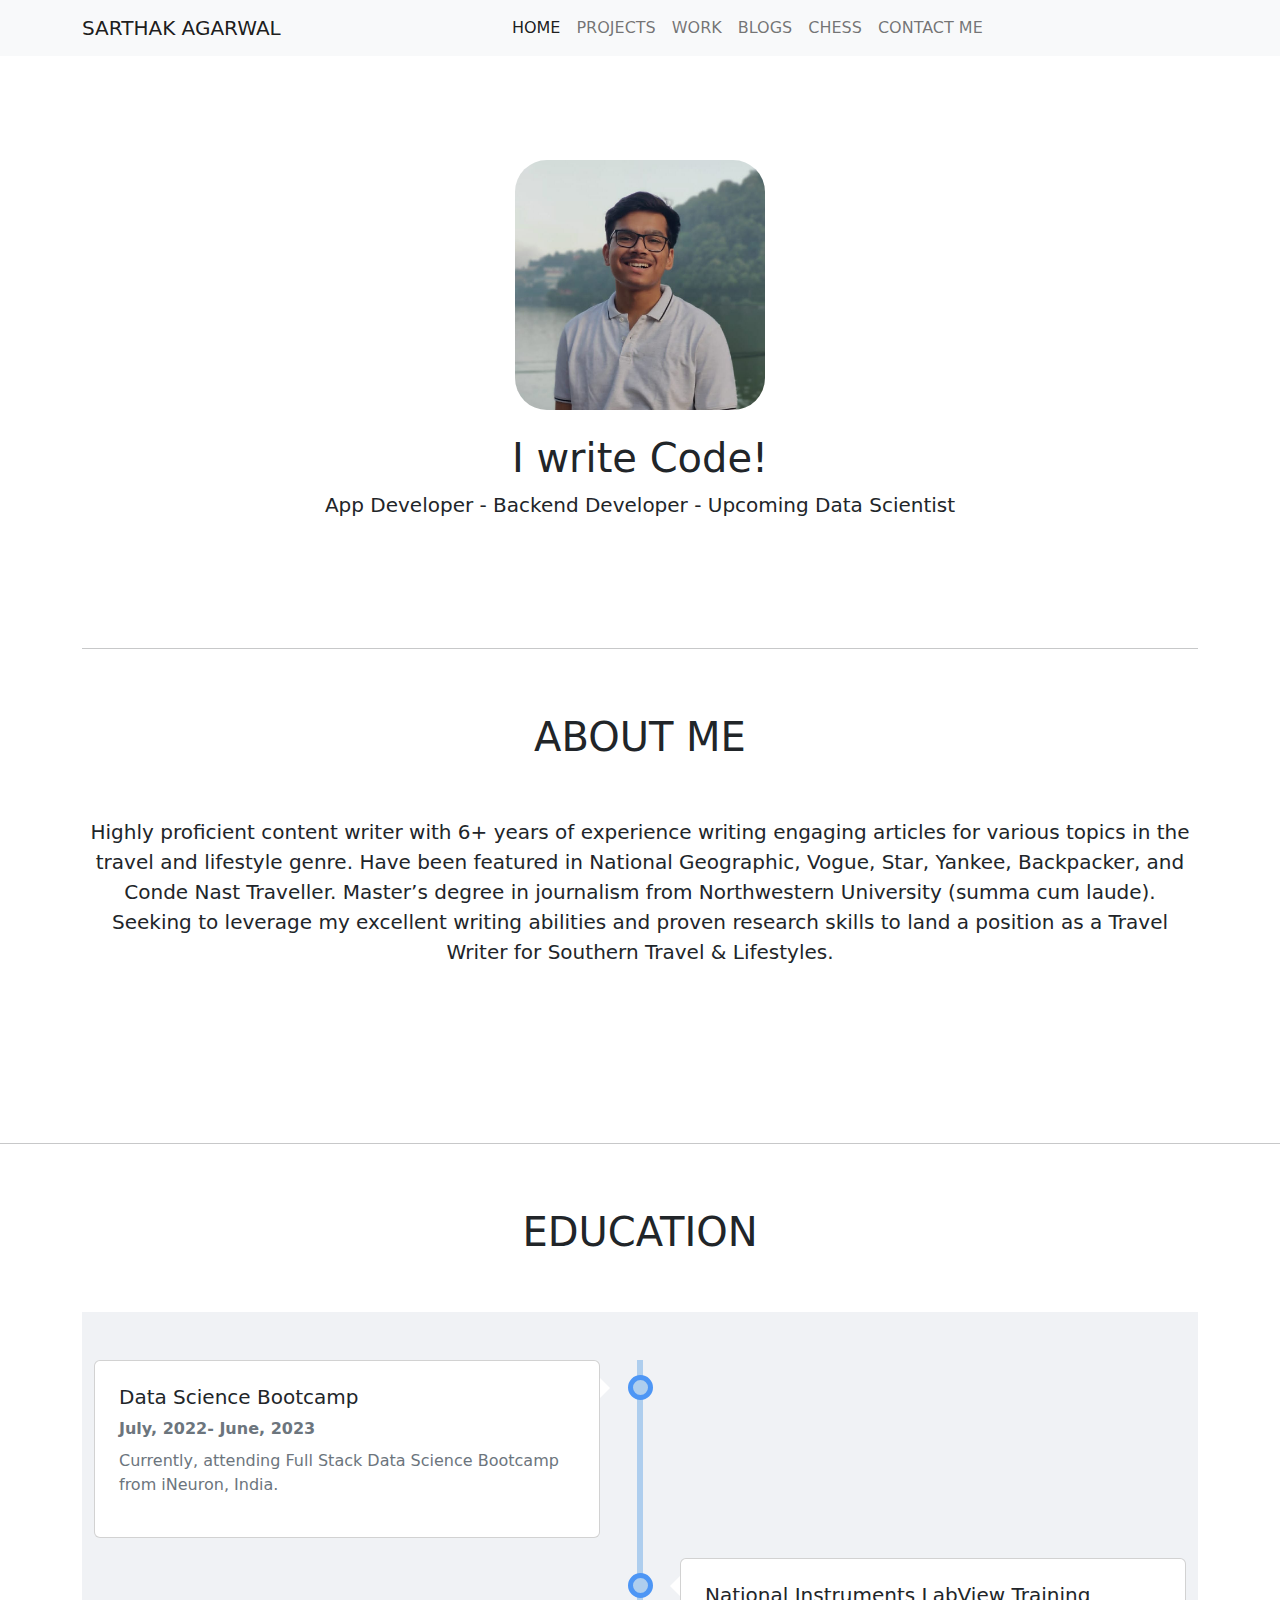
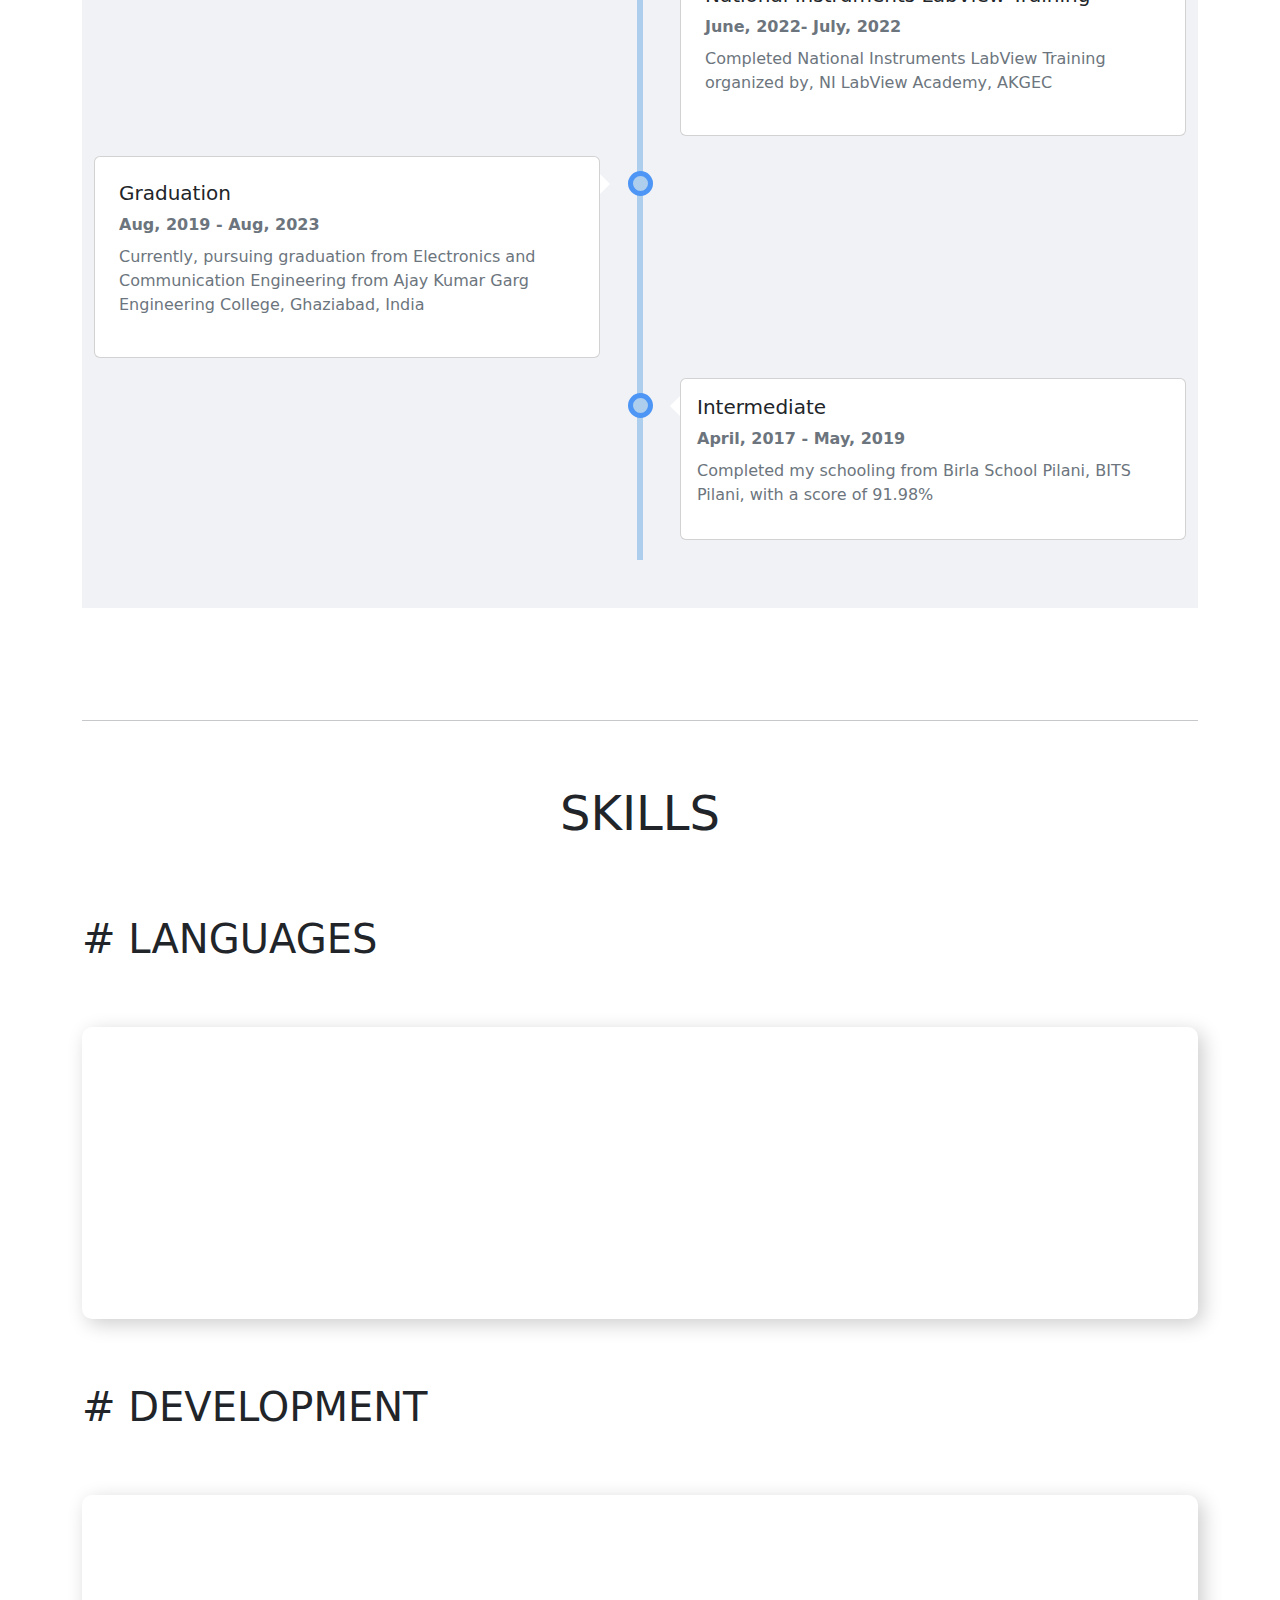
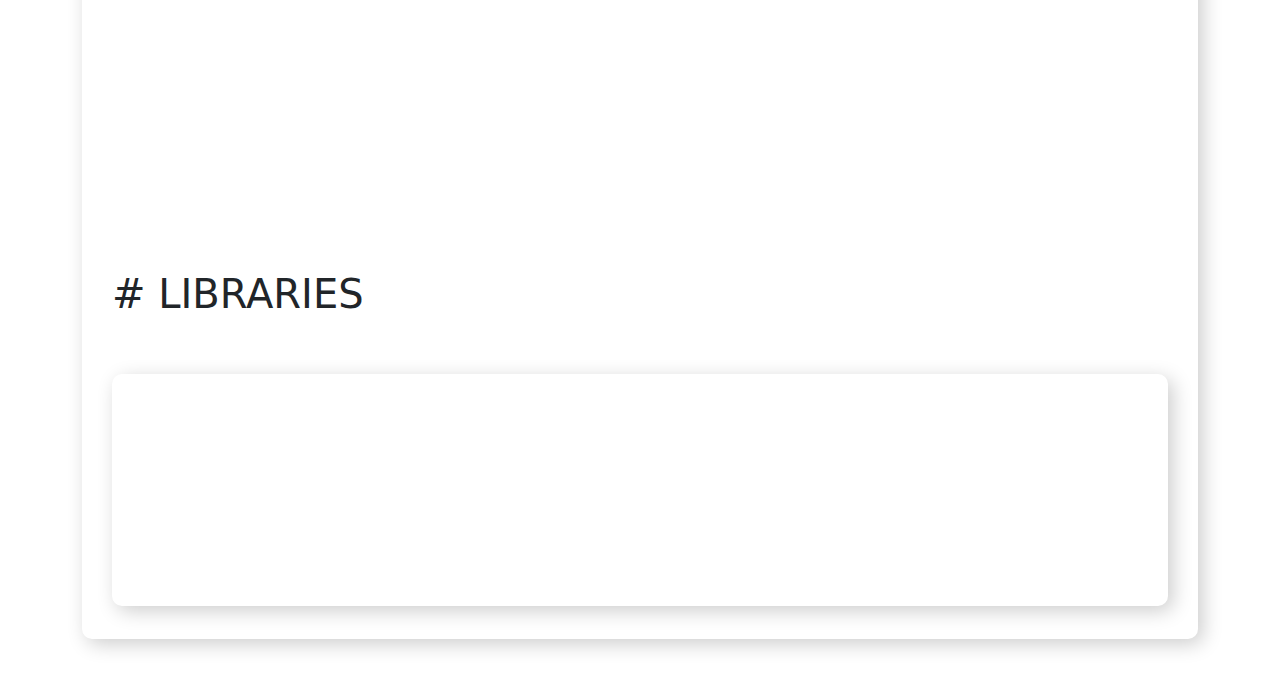
==== index.html @ 0c1b25e4 "Initial Commit" ====
<!DOCTYPE html>
<html lang="en">

<head>
    <meta charset="UTF-8">
    <meta http-equiv="X-UA-Compatible" content="IE=edge">
    <meta name="viewport" content="width=device-width, initial-scale=1.0">
    <title>Document</title>
    <link rel="stylesheet" href="style.css">

    <link rel="stylesheet" href="/bootstrap-5.2.0-dist/bootstrap-5.2.0-dist/css/bootstrap.css">
</head>


<body style="padding-top: 160px;">
    <div class="container text-uppercase">
        <nav class="navbar navbar-expand-lg bg-light fixed-top my-50">
            <div class=" container">
                <a class="navbar-brand" href="#">Sarthak Agarwal</a>
                <button class="navbar-toggler" type="button" data-bs-toggle="collapse" data-bs-target="#navbarNav"
                    aria-controls="navbarNav" aria-expanded="false" aria-label="Toggle navigation">
                    <span class="navbar-toggler-icon"></span>
                </button>
                <div class="collapse navbar-collapse justify-content-center" id="navbarNav">
                    <ul class="navbar-nav">
                        <li class="nav-item">
                            <a class="nav-link active" aria-current="page" href="./index.html">Home</a>
                        </li>
                        <li class="nav-item">
                            <a class="nav-link" href="./projects.html">Projects</a>
                        </li>
                        <li class="nav-item">
                            <a class="nav-link" href="./work.html">Work</a>
                        </li>
                        <li>
                            <a class="nav-link" href="./blogs.html">Blogs</a>
                        </li>
                        <li class="nav-item">
                            <a class="nav-link" href="#">Chess</a>
                        </li>
                        <li class="nav-item">
                            <a class="nav-link" href="#">Contact Me</a>
                        </li>
                    </ul>
                </div>
            </div>
        </nav>
    </div>

    <div class="container justify-content-center">
        <img height="250" src="./bootstrap-5.2.0-dist/bootstrap-5.2.0-dist/assets/profile.jpeg"
            class="rounded-5 mx-auto d-block border-secondary" alt="...">
        <br>
        <h1 class="display-6 text-center">I write Code!</h1>
        <p class="lead  text-center">
            App Developer - Backend Developer - Upcoming Data Scientist
        </p>
        <br><br><br><br>
        <hr class="px - 5">
    </div>
    <div class="container">
        <h1 class="display-6 text-center py-5 text-uppercase ">About Me</h1>
        <p class="lead  text-center pb-5 ">
            Highly proficient content writer with 6+ years of experience writing engaging articles for various topics in
            the travel and lifestyle genre. Have been featured in National Geographic, Vogue, Star, Yankee, Backpacker,
            and Conde Nast Traveller. Master’s degree in journalism from Northwestern University (summa cum laude).
            Seeking to leverage my excellent writing abilities and proven research skills to land a position as a Travel
            Writer for Southern Travel & Lifestyles.
        </p>
    </div>
    <br><br><br><br>
    <hr>

    <div class="container">
        <!-- Section: Timeline -->
        <h1 class="display-6 text-center py-5 text-uppercase ">Education</h1>
        <section style="background-color: #F0F2F5;">
            <div class="container py-5">
                <div class="main-timeline">
                    <div class="timeline left">
                        <div class="card">
                            <div class="card-body p-4">
                                <h5 class="">Data Science Bootcamp</h5>
                                <p class="text-muted mb-2 fw-bold">July, 2022- June, 2023</p>
                                <p class="text-muted">
                                    Currently, attending Full Stack Data Science Bootcamp from iNeuron, India.
                                </p>
                            </div>
                        </div>
                    </div>
                    <div class="main-timeline">
                        <div class="timeline right">
                            <div class="card">
                                <div class="card-body p-4">
                                    <h5 class="">National Instruments LabView Training</h5>
                                    <p class="text-muted mb-2 fw-bold">June, 2022- July, 2022</p>
                                    <p class="text-muted">
                                        Completed National Instruments LabView Training organized by, NI LabView
                                        Academy, AKGEC
                                    </p>
                                </div>
                            </div>
                        </div>
                        <div class="timeline left">
                            <div class="card">
                                <div class="card-body p-4">
                                    <h5 class="">Graduation</h5>
                                    <p class="text-muted mb-2 fw-bold">Aug, 2019 - Aug, 2023</p>
                                    <p class="text-muted">
                                        Currently, pursuing graduation from Electronics and Communication Engineering
                                        from
                                        Ajay Kumar
                                        Garg Engineering College, Ghaziabad, India
                                    </p>
                                </div>
                            </div>
                        </div>


                        <div class="timeline right">
                            <div class="card">
                                <div class="card-body p4">
                                    <h5 class="">Intermediate</h5>
                                    <p class="text-muted mb-2 fw-bold">April, 2017 - May, 2019</p>
                                    <p class="text-muted">
                                        Completed my schooling from Birla School Pilani, BITS Pilani, with a score of
                                        91.98%
                                    </p>
                                </div>
                            </div>
                        </div>
                    </div>
                </div>
        </section><br><br><br><br>
        <hr>
        <!-- <section class="py-5">
            <ul class="timeline-with-icons">


                <li class="timeline-item mb-5">
                    <span class="timeline-icon">
                        <i class="fas fa-rocket text-primary fa-sm fa-fw"></i>
                    </span>

      
                </li>


                <li class="timeline-item mb-5">

                    <span class="timeline-icon">
                        <i class="fas fa-users text-primary fa-sm fa-fw"></i>
                    </span>
                 
                </li>

            </ul>
        </section> -->
        <!-- Section: Timeline -->
    </div>

    <div class="container">
        <h1 class="display-5 text-center py-5 text-uppercase">Skills</h1>
        <h1 class="display-6 text-start py-3 text-uppercase"># Languages</h1>
        <div class="skill-bars border-3 my-5">
            <div class="bar">
                <div class="info">
                    <span>Java, Python, Dart</span>
                </div>
                <div class="progress-line html">
                    <span></span>
                </div>
            </div>
            <div class="bar">
                <div class="info">
                    <span>Data Structures and Algorithms</span>
                </div>
                <div class="progress-line jquery">
                    <span></span>
                </div>
            </div>
            <div class="bar">
                <div class="info">
                    <span>DBMS, OOPS</span>
                </div>
                <div class="progress-line css">
                    <span></span>
                </div>
            </div>
            <div class="bar">
                <div class="info">
                    <span>MySQL</span>
                </div>
                <div class="progress-line mysql">
                    <span></span>
                </div>
            </div>
        </div>


        <!-- Frameworks and Libraries, Development -->

        <h1 class="display-6 text-start py-3 text-uppercase"># Development</h1>
        <div class="skill-bars border-3 my-5">
            <div class="bar">
                <div class="info">
                    <span>Flutter</span>
                </div>
                <div class="progress-line html">
                    <span></span>
                </div>
            </div>
            <div class="bar">
                <div class="info">
                    <span>Flask</span>
                </div>
                <div class="progress-line jquery">
                    <span></span>
                </div>
            </div>
            <div class="bar">
                <div class="info">
                    <span>Django</span>
                </div>
                <div class="progress-line css">
                    <span></span>
                </div>
            </div>
            <div class="bar">
                <div class="info">
                    <span>Git and Github</span>
                </div>
                <div class="progress-line css">
                    <span></span>
                </div>
            </div>
            <div class="bar">
                <div class="info">
                    <span>SQL, MongoDB, Firestore</span>
                </div>
                <div class="progress-line mysql">
                    <span></span>
                </div>
            </div>

            <!-- Development Ends Here -->

            <!-- Libraries Sub section Starts -->
            <h1 class="display-6 text-start py-5 text-uppercase "># Libraries</h1>
            <div class="skill-bars border-3 my-2">
                <div class="bar">
                    <div class="info">
                        <span>Numpy</span>
                    </div>
                    <div class="progress-line html">
                        <span></span>
                    </div>
                </div>
                <div class="bar">
                    <div class="info">
                        <span>Pandas</span>
                    </div>
                    <div class="progress-line jquery">
                        <span></span>
                    </div>
                </div>
                <div class="bar">
                    <div class="info">
                        <span>Seaborn, Plotly, Beautiful Soup</span>
                    </div>
                    <div class="progress-line css">
                        <span></span>
                    </div>
                </div>

            </div>
        </div>
</body>
</div>

<script src="./bootstrap-5.2.0-dist/bootstrap-5.2.0-dist/js/bootstrap.bundle.js"></script>
</body>

</html>
---- style.css ----
::selection {
    color: #fff;
    background: lightblue;
}


a.link {
    cursor: default;
}

.skill-bars {
    padding: 25px 30px;
    width: auto;
    background: #fff;
    box-shadow: 5px 5px 20px rgba(0, 0, 0, 0.2);
    border-radius: 10px;
}

.skill-bars .bar {
    margin: 20px 0;
}

.skill-bars .bar:first-child {
    margin-top: 0px;
}

.skill-bars .bar .info {
    margin-bottom: 5px;
}

.skill-bars .bar .info span {
    font-weight: 500;
    font-size: 17px;
    opacity: 0;
    animation: showText 0.5s 1s linear forwards;
}

@keyframes showText {
    100% {
        opacity: 1;
    }
}

.skill-bars .bar .progress-line {
    height: 10px;
    width: 100%;
    background: #f0f0f0;
    position: relative;
    transform: scaleX(0);
    transform-origin: left;
    border-radius: 10px;
    box-shadow: inset 0 1px 1px rgba(0, 0, 0, 0.05),
        0 1px rgba(255, 255, 255, 0.8);
    animation: animate 1s cubic-bezier(1, 0, 0.5, 1) forwards;
}

@keyframes animate {
    100% {
        transform: scaleX(1);
    }
}

.bar .progress-line span {
    height: 100%;
    position: absolute;
    border-radius: 10px;
    transform: scaleX(0);
    transform-origin: left;
    background: lightblue;
    animation: animate 1s 1s cubic-bezier(1, 0, 0.5, 1) forwards;
}

.bar .progress-line.html span {
    width: 90%;
}

.bar .progress-line.css span {
    width: 60%;
}

.bar .progress-line.jquery span {
    width: 85%;
}

.bar .progress-line.python span {
    width: 50%;
}

.bar .progress-line.mysql span {
    width: 75%;
}

.progress-line span::before {
    position: absolute;
    content: "";
    top: -10px;
    right: 0;
    height: 0;
    width: 0;
    border: 7px solid transparent;
    border-bottom-width: 0px;
    border-right-width: 0px;
    border-top-color: #000;
    opacity: 0;
    animation: showText2 0.5s 1.5s linear forwards;
}

.progress-line span::after {
    position: absolute;
    top: -28px;
    right: 0;
    font-weight: 500;
    background: #000;
    color: #fff;
    padding: 1px 8px;
    font-size: 12px;
    border-radius: 3px;
    opacity: 0;
    animation: showText2 0.5s 1.5s linear forwards;
}

@keyframes showText2 {
    100% {
        opacity: 1;
    }
}

.progress-line.html span::after {
    content: "90%";
}

.progress-line.css span::after {
    content: "60%";
}

.progress-line.jquery span::after {
    content: "85%";
}

.progress-line.python span::after {
    content: "50%";
}

.progress-line.mysql span::after {
    content: "75%";
}




/* Timeline Education Code */





/* The actual timeline (the vertical ruler) */
.main-timeline {
    position: relative;
}

/* The actual timeline (the vertical ruler) */
.main-timeline::after {
    content: "";
    position: absolute;
    width: 6px;
    background-color: #aeceee;
    top: 0;
    bottom: 0;
    left: 50%;
    margin-left: -3px;
}

/* Container around content */
.timeline {
    position: relative;
    background-color: inherit;
    width: 50%;
}

/* The circles on the timeline */
.timeline::after {
    content: "";
    position: absolute;
    width: 25px;
    height: 25px;
    right: -13px;
    background-color: #aeceee;
    border: 5px solid #4d96f5;
    top: 15px;
    border-radius: 50%;
    z-index: 1;
}

/* Place the container to the left */
.left {
    padding: 0px 40px 20px 0px;
    left: 0;
}

/* Place the container to the right */
.right {
    padding: 0px 0px 20px 40px;
    left: 50%;
}

/* Add arrows to the left container (pointing right) */
.left::before {
    content: " ";
    position: absolute;
    top: 18px;
    z-index: 1;
    right: 30px;
    border: medium solid white;
    border-width: 10px 0 10px 10px;
    border-color: transparent transparent transparent white;
}

/* Add arrows to the right container (pointing left) */
.right::before {
    content: " ";
    position: absolute;
    top: 18px;
    z-index: 1;
    left: 30px;
    border: medium solid white;
    border-width: 10px 10px 10px 0;
    border-color: transparent white transparent transparent;
}

/* Fix the circle for containers on the right side */
.right::after {
    left: -12px;
}

/* Media queries - Responsive timeline on screens less than 600px wide */
@media screen and (max-width: 600px) {

    /* Place the timelime to the left */
    .main-timeline::after {
        left: 31px;
    }

    /* Full-width containers */
    .timeline {
        width: 100%;
        padding-left: 70px;
        padding-right: 25px;
    }

    /* Make sure that all arrows are pointing leftwards */
    .timeline::before {
        left: 60px;
        border: medium solid white;
        border-width: 10px 10px 10px 0;
        border-color: transparent white transparent transparent;
    }

    /* Make sure all circles are at the same spot */
    .left::after,
    .right::after {
        left: 18px;
    }

    .left::before {
        right: auto;
    }

    /* Make all right containers behave like the left ones */
    .right {
        left: 0%;
    }
}



/* time line code ends here */




/* Works.html code css starts here */


.timeline-1 {
    border-left: 3px solid #b565a7;
    border-bottom-right-radius: 4px;
    border-top-right-radius: 4px;
    background: rgba(177, 99, 163, 0.09);
    margin: 0 auto;
    position: relative;
    padding: 50px;
    list-style: none;
    text-align: left;
    max-width: 40%;
}

@media (max-width: 767px) {
    .timeline-1 {
        max-width: 98%;
        padding: 25px;
    }
}

.timeline-1 .event {
    border-bottom: 1px dashed #000;
    padding-bottom: 25px;
    margin-bottom: 25px;
    position: relative;
}

@media (max-width: 767px) {
    .timeline-1 .event {
        padding-top: 30px;
    }
}

.timeline-1 .event:last-of-type {
    padding-bottom: 0;
    margin-bottom: 0;
    border: none;
}

.timeline-1 .event:before,
.timeline-1 .event:after {
    position: absolute;
    display: block;
    top: 0;
}

.timeline-1 .event:before {
    left: -207px;
    content: attr(data-date);
    text-align: right;
    font-weight: 100;
    font-size: 0.9em;
    min-width: 120px;
}

@media (max-width: 767px) {
    .timeline-1 .event:before {
        left: 0px;
        text-align: left;
    }
}

.timeline-1 .event:after {
    -webkit-box-shadow: 0 0 0 3px #b565a7;
    box-shadow: 0 0 0 3px #b565a7;
    left: -55.8px;
    background: #fff;
    border-radius: 50%;
    height: 9px;
    width: 9px;
    content: "";
    top: 5px;
}

@media (max-width: 767px) {
    .timeline-1 .event:after {
        left: -31.8px;
    }
}
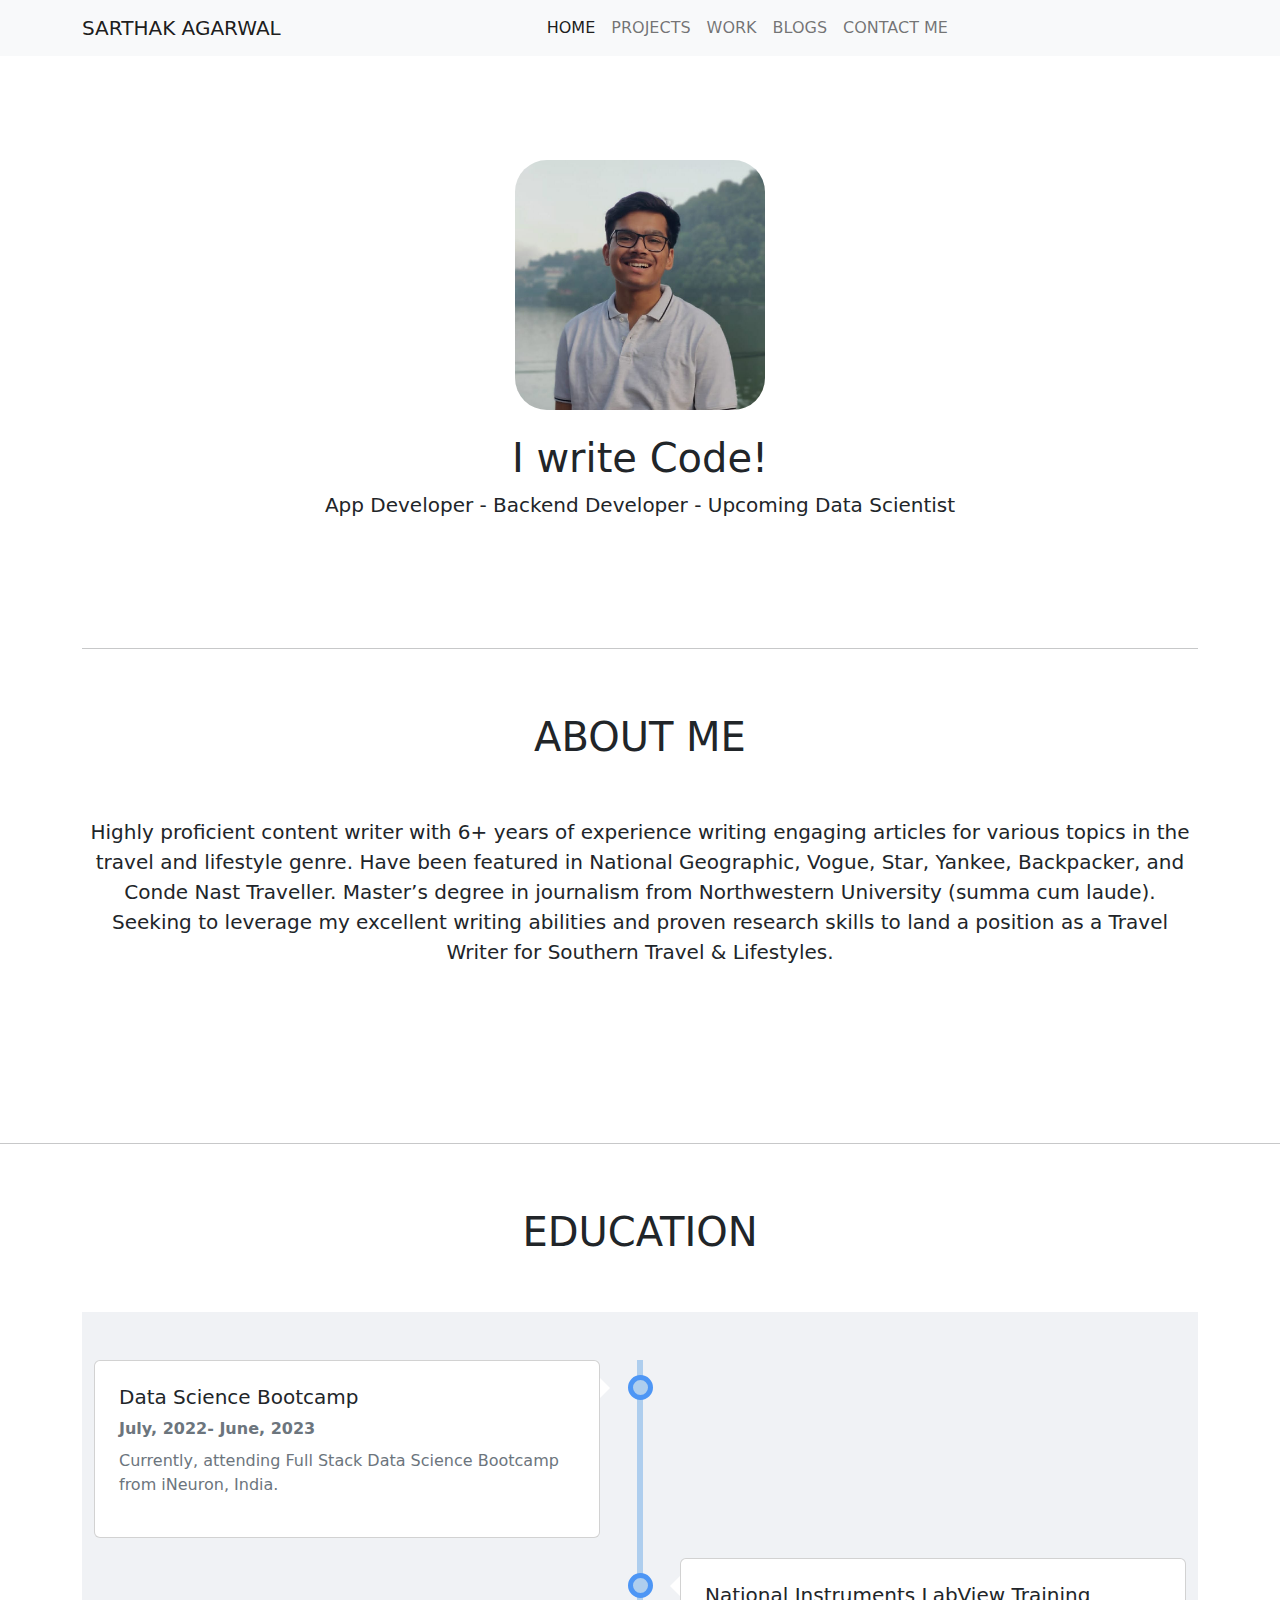
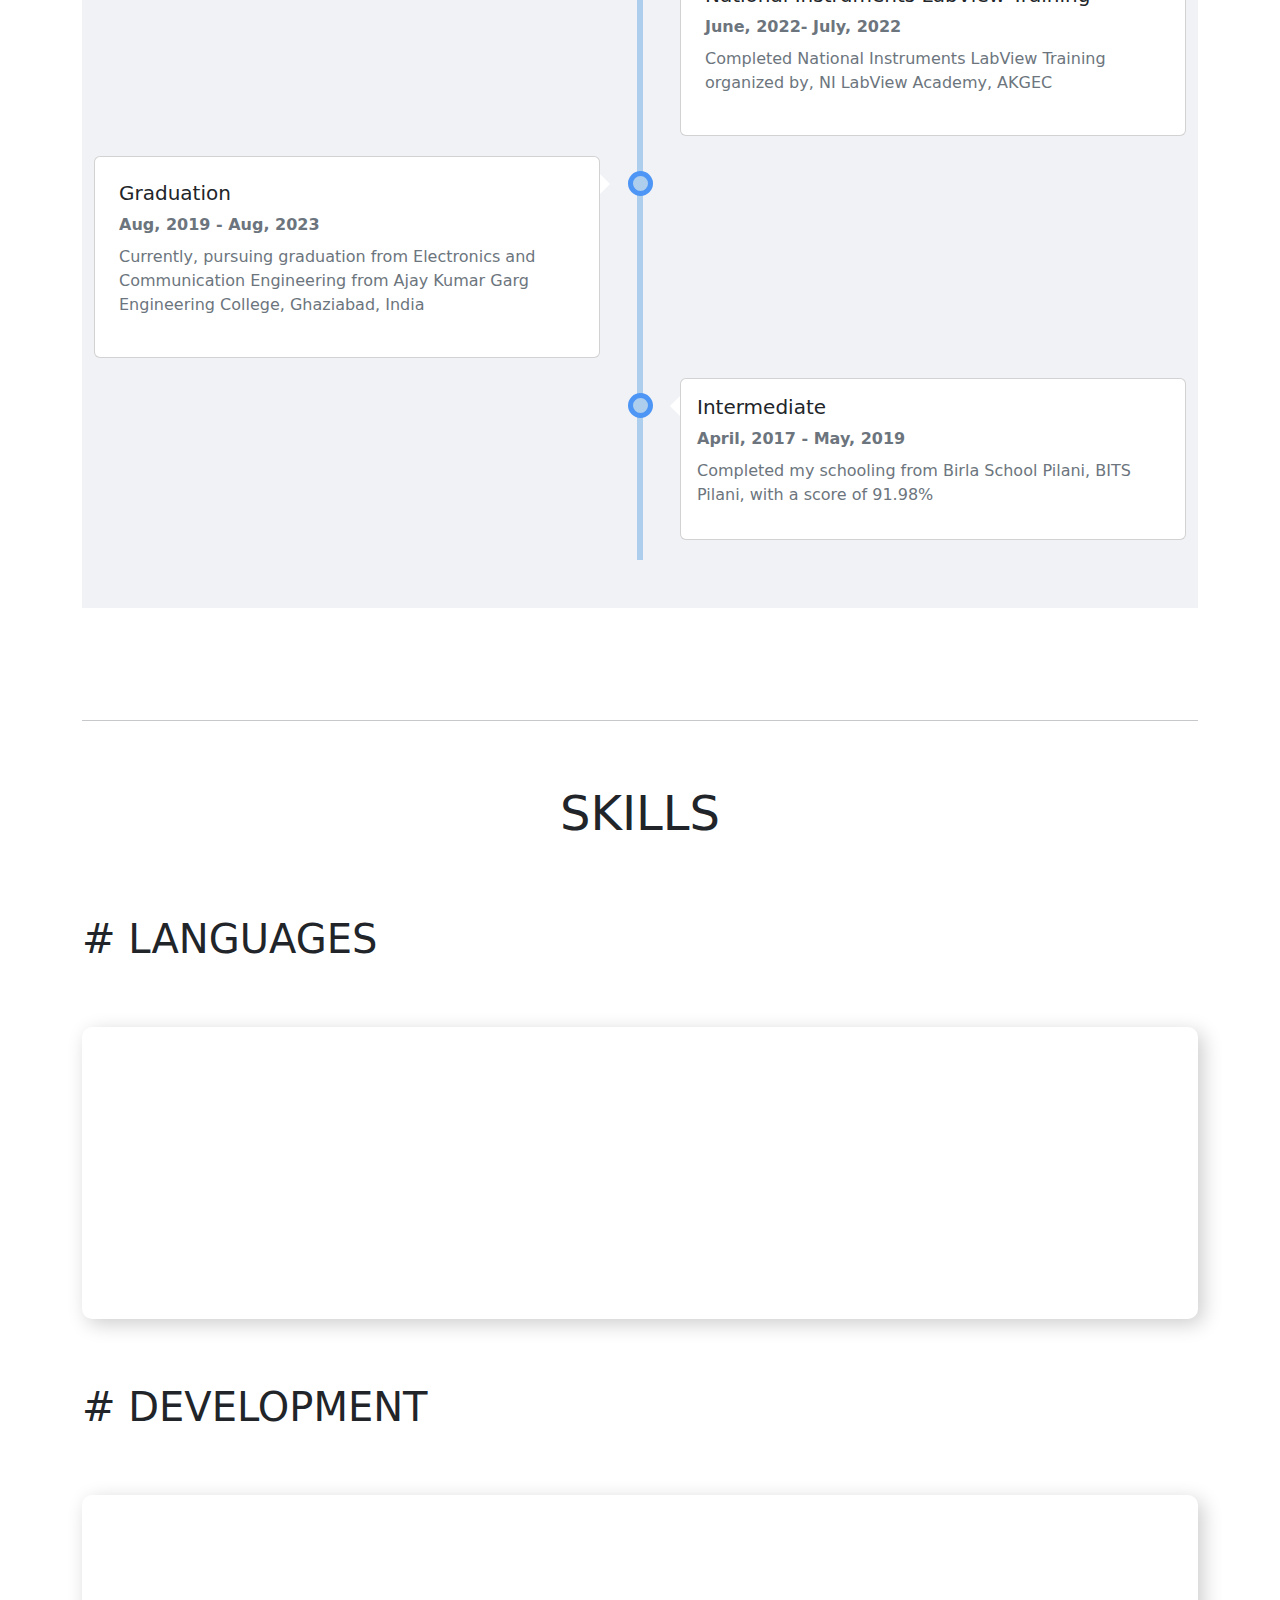
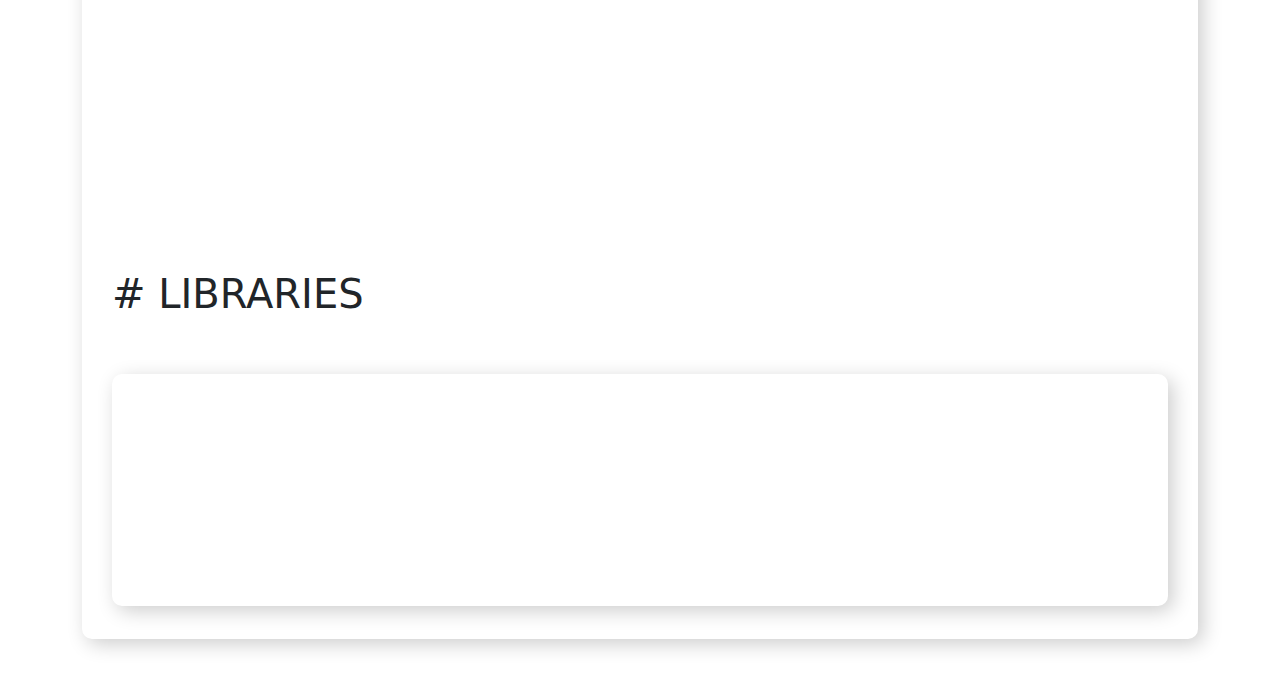
==== commit 11f06751: "Added Content for project" ====
--- a/index.html
+++ b/index.html
@@ -35,11 +35,11 @@
                         <li>
                             <a class="nav-link" href="./blogs.html">Blogs</a>
                         </li>
-                        <li class="nav-item">
+                        <!-- <li class="nav-item">
                             <a class="nav-link" href="#">Chess</a>
-                        </li>
-                        <li class="nav-item">
-                            <a class="nav-link" href="#">Contact Me</a>
+                        </li> -->
+                        <li class="nav-item">
+                            <a class="nav-link" href="./contact.html">Contact Me</a>
                         </li>
                     </ul>
                 </div>
--- a/style.css
+++ b/style.css
@@ -360,4 +360,32 @@
     .timeline-1 .event:after {
         left: -31.8px;
     }
-}+}
+
+
+/* Custom Form Code */
+
+
+
+
+@media screen and (max-width: 600px) {
+    .custom-form {
+        width: 100%;
+    }
+}
+
+@media screen and (min-width: 600px) {
+    .custom-form {
+        width: 50%;
+        justify-content: center;
+        margin-left: 25%;
+    }
+}
+
+.btn.btn-primary[disabled] {
+    color: green;
+}
+
+
+/* Scratch */
+
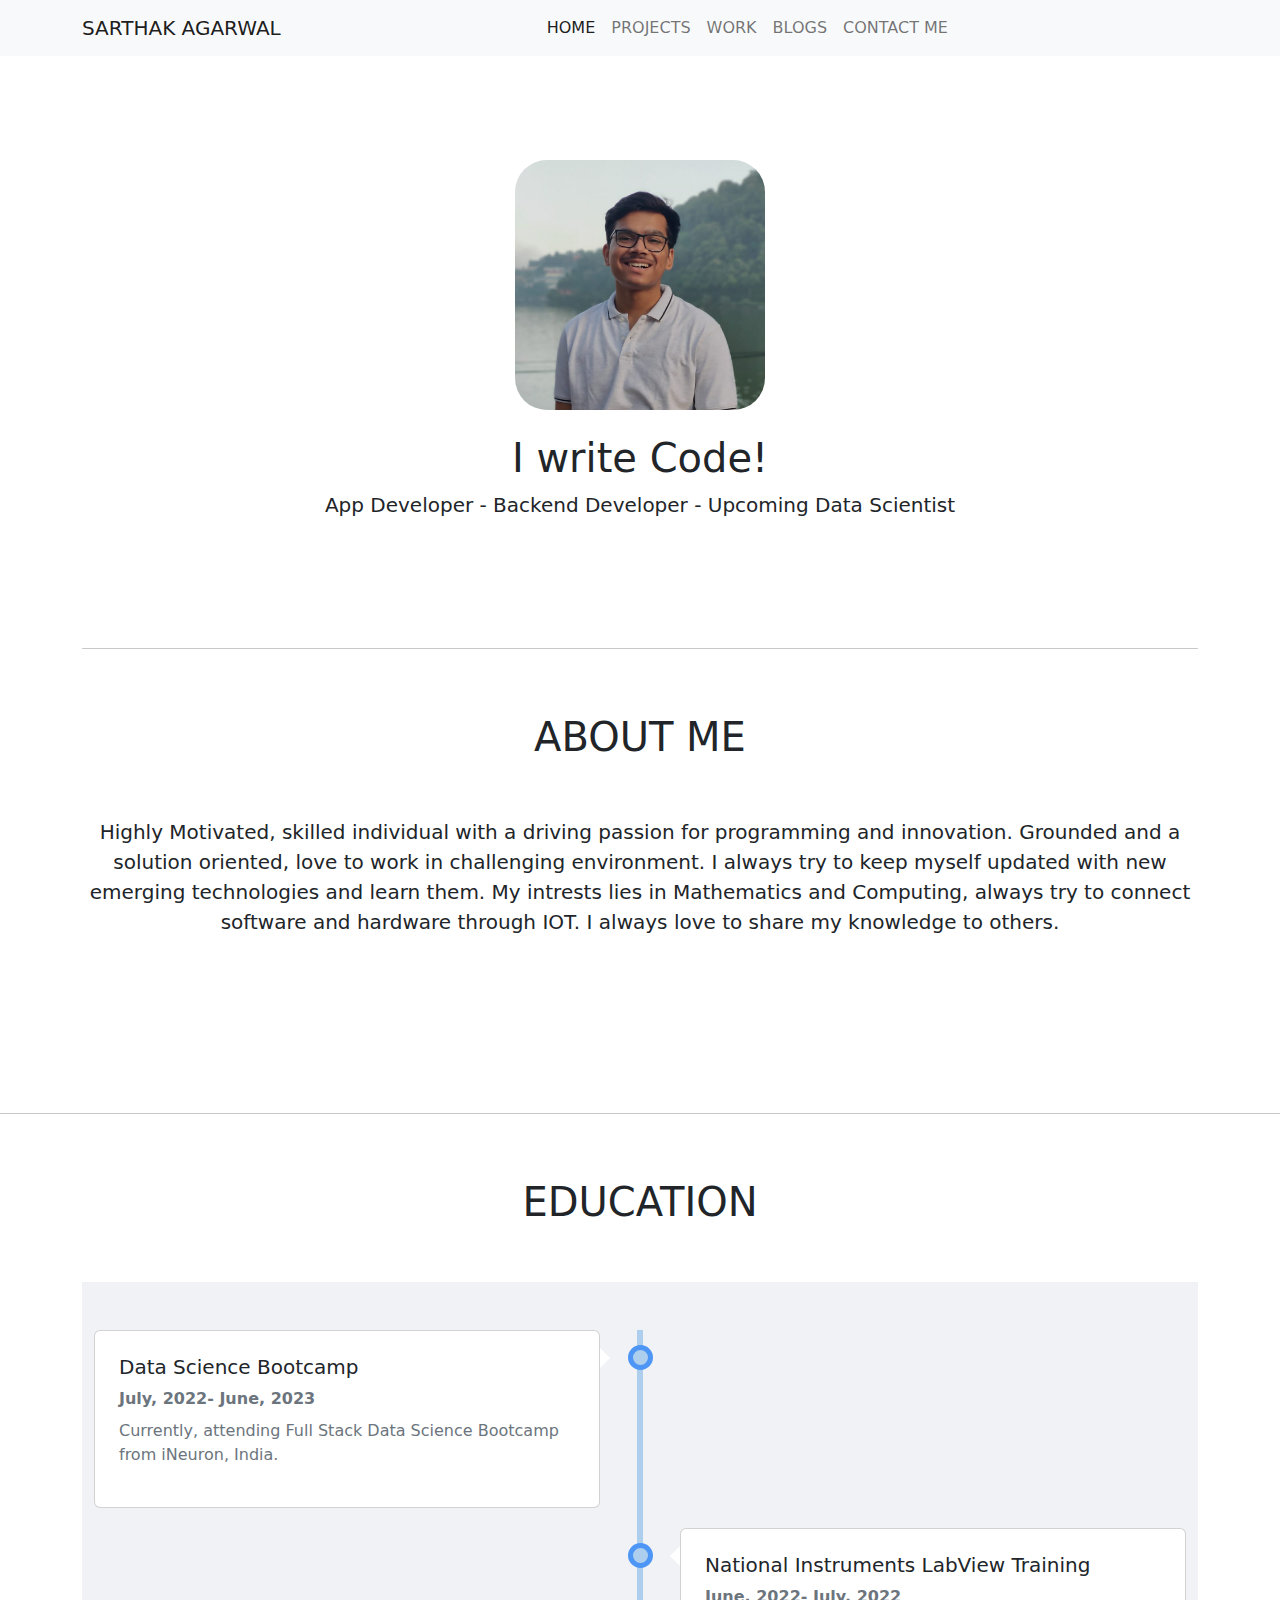
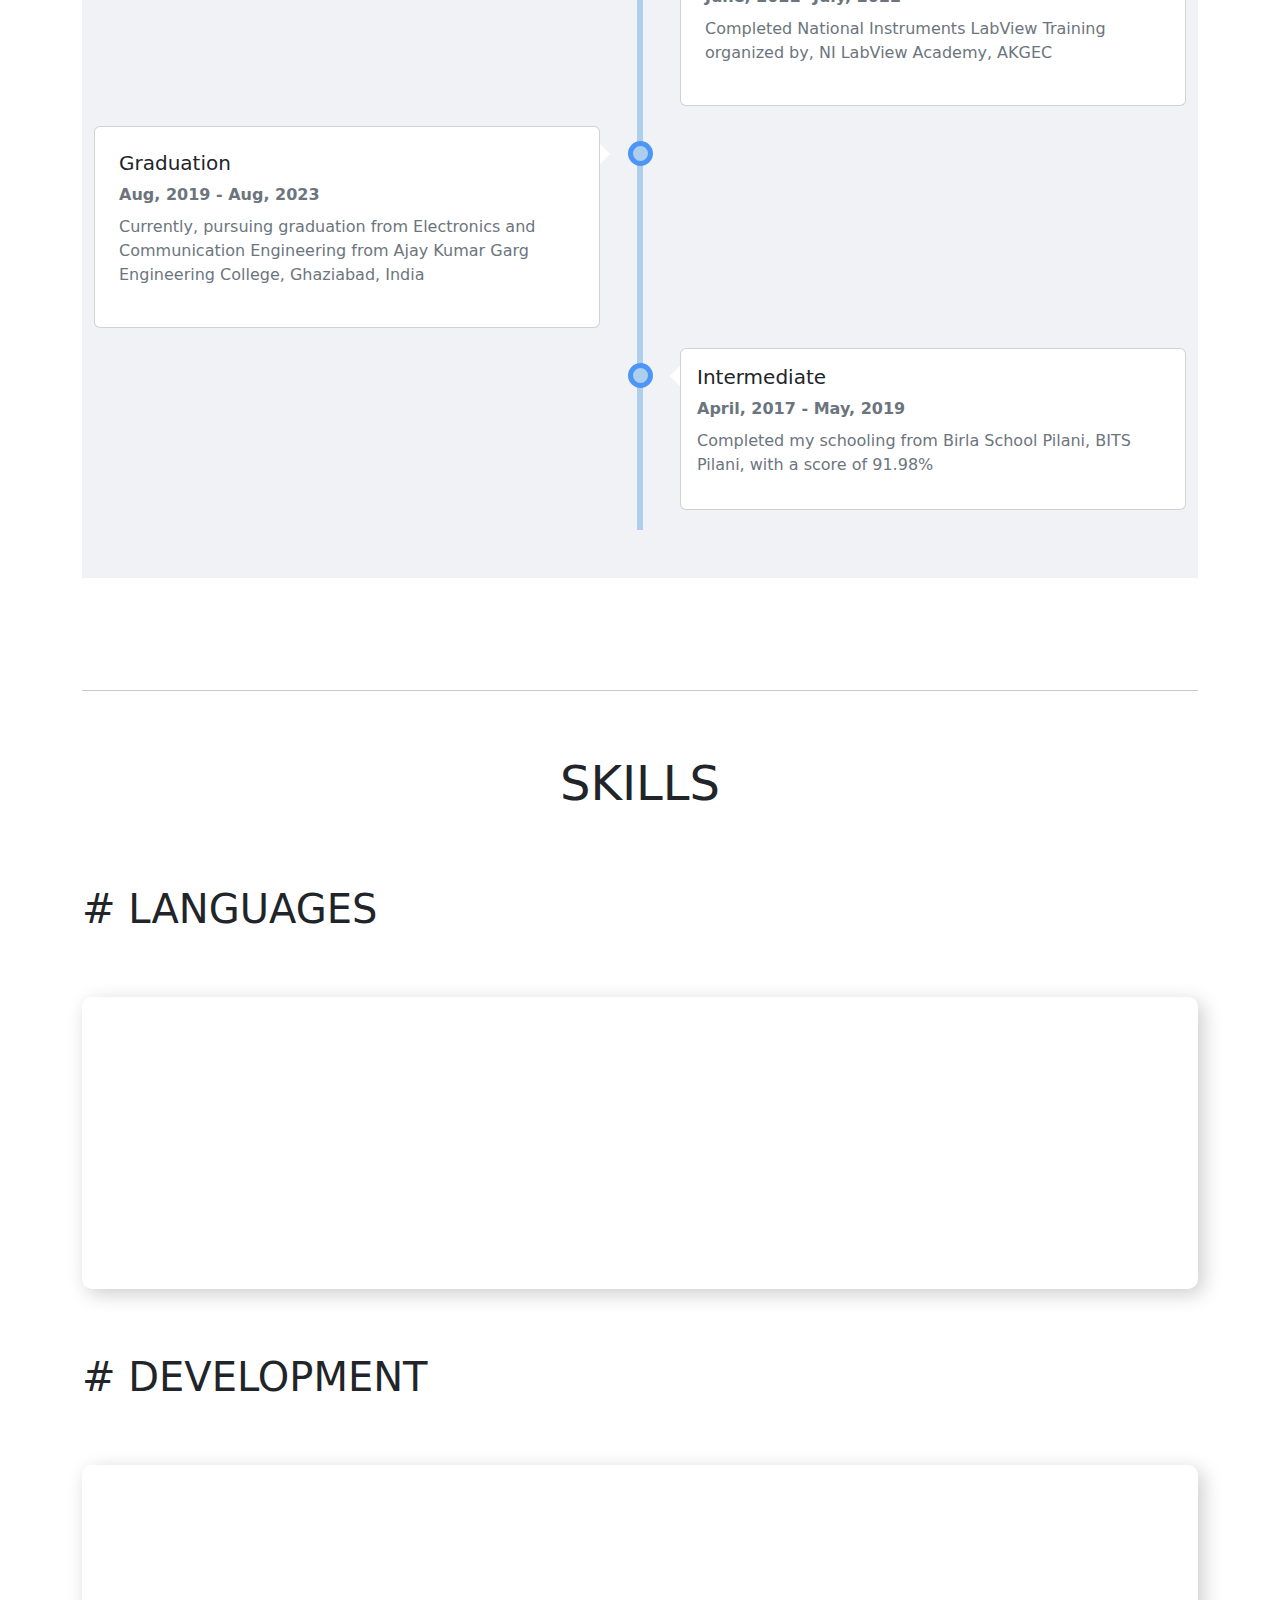
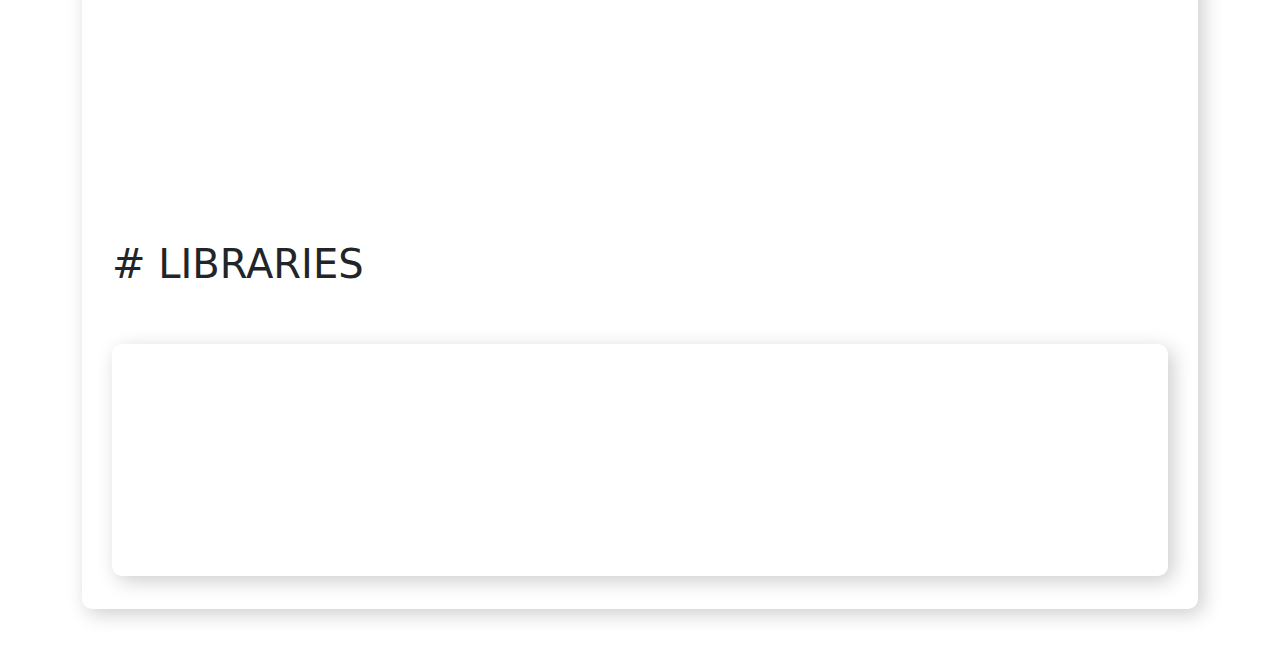
==== commit e5f9f9b8: "Updated about Section" ====
--- a/index.html
+++ b/index.html
@@ -61,11 +61,13 @@
     <div class="container">
         <h1 class="display-6 text-center py-5 text-uppercase ">About Me</h1>
         <p class="lead  text-center pb-5 ">
-            Highly proficient content writer with 6+ years of experience writing engaging articles for various topics in
-            the travel and lifestyle genre. Have been featured in National Geographic, Vogue, Star, Yankee, Backpacker,
-            and Conde Nast Traveller. Master’s degree in journalism from Northwestern University (summa cum laude).
-            Seeking to leverage my excellent writing abilities and proven research skills to land a position as a Travel
-            Writer for Southern Travel & Lifestyles.
+            Highly Motivated, skilled individual with a driving passion for programming and innovation. Grounded and a
+            solution
+            oriented, love to work in challenging environment. I always try to keep myself updated with new emerging
+            technologies and learn them. My intrests lies in Mathematics and Computing, always try to connect
+            software and hardware through IOT. I always love to share my knowledge
+            to others.
+
         </p>
     </div>
     <br><br><br><br>
@@ -133,30 +135,6 @@
                 </div>
         </section><br><br><br><br>
         <hr>
-        <!-- <section class="py-5">
-            <ul class="timeline-with-icons">
-
-
-                <li class="timeline-item mb-5">
-                    <span class="timeline-icon">
-                        <i class="fas fa-rocket text-primary fa-sm fa-fw"></i>
-                    </span>
-
-      
-                </li>
-
-
-                <li class="timeline-item mb-5">
-
-                    <span class="timeline-icon">
-                        <i class="fas fa-users text-primary fa-sm fa-fw"></i>
-                    </span>
-                 
-                </li>
-
-            </ul>
-        </section> -->
-        <!-- Section: Timeline -->
     </div>
 
     <div class="container">
